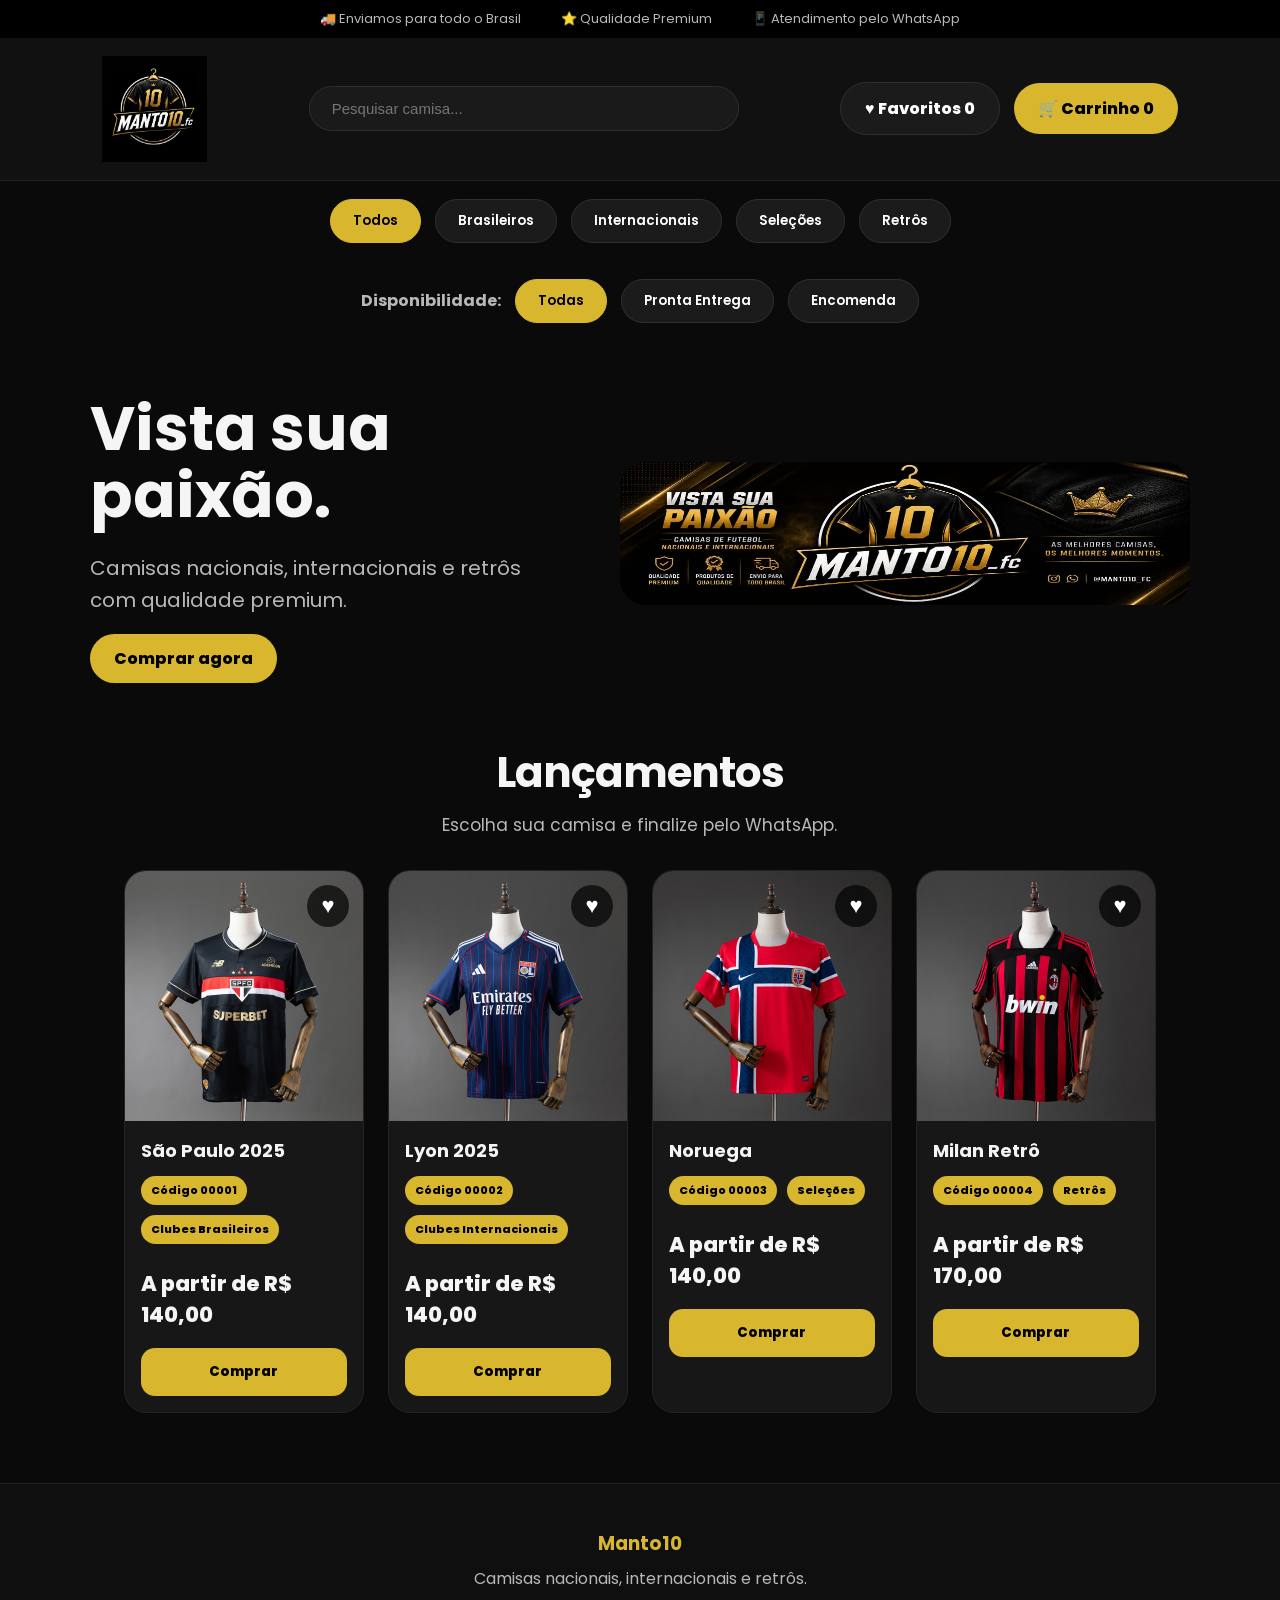
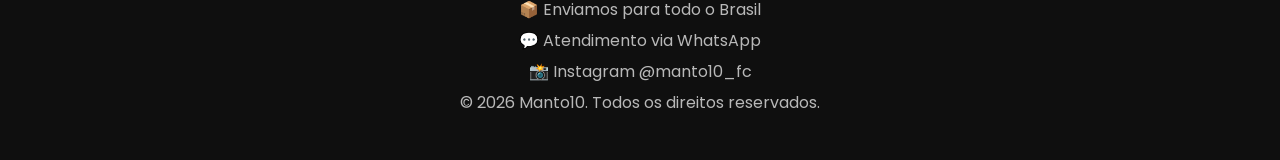
==== index.html @ 604a48e2 "Primeira versão completa da loja Manto10" ====
<!DOCTYPE html>
<html lang="pt-BR">
<head>
  <meta charset="UTF-8" />
  <meta name="viewport" content="width=device-width, initial-scale=1.0" />

  <title>Manto10 | Catálogo Online</title>

  <link rel="stylesheet" href="css/style.css" />
  <link rel="icon" href="img/logo/logo-manto10.jpeg">

  <link rel="preconnect" href="https://fonts.googleapis.com" />
  <link rel="preconnect" href="https://fonts.gstatic.com" crossorigin />
  <link href="https://fonts.googleapis.com/css2?family=Poppins:wght@300;400;500;600;700&display=swap" rel="stylesheet" />
</head>

<body>

  <div class="top-bar">
    <span>🚚 Enviamos para todo o Brasil</span>
    <span>⭐ Qualidade Premium</span>
    <span>📱 Atendimento pelo WhatsApp</span>
  </div>

  <header class="header">
    <div class="logo">
      <img src="img/logo/logo-manto10.jpeg" alt="Manto10" />
    </div>

    <div class="search-box">
      <input type="text" id="searchInput" placeholder="Pesquisar camisa..." />
    </div>

    <div class="header-actions">
  <a href="favoritos.html" class="favorite-link">
    ♥ Favoritos <span id="favCount">0</span>
  </a>

  <a href="carrinho.html" class="cart-button">
    🛒 Carrinho <span id="cartCount">0</span>
  </a>
</div>
  </header>

  <nav class="category-menu">
    <button class="filter-btn active" data-category="todos">Todos</button>
    <button class="filter-btn" data-category="Clubes Brasileiros">Brasileiros</button>
    <button class="filter-btn" data-category="Clubes Internacionais">Internacionais</button>
    <button class="filter-btn" data-category="Seleções">Seleções</button>
    <button class="filter-btn" data-category="Retrôs">Retrôs</button>
  </nav>

  <section class="availability-filter">
    <p>Disponibilidade:</p>

    <button class="availability-btn active" data-disponibilidade="todos">Todas</button>
    <button class="availability-btn" data-disponibilidade="prontaEntrega">Pronta Entrega</button>
    <button class="availability-btn" data-disponibilidade="encomenda">Encomenda</button>
  </section>

  <section class="hero">
    <div class="hero-text">
      <h1>Vista sua paixão.</h1>
      <p>Camisas nacionais, internacionais e retrôs com qualidade premium.</p>
      <a href="#produtos" class="hero-btn">Comprar agora</a>
    </div>

    <div class="hero-banner">
      <img src="img/banner/banner-manto10.jpeg" alt="Banner Manto10" />
    </div>
  </section>

  <section class="products" id="produtos">
    <div class="section-title">
      <h2>Lançamentos</h2>
      <p>Escolha sua camisa e finalize pelo WhatsApp.</p>
    </div>

    <div id="lista-produtos" class="products-grid"></div>
  </section>

<div class="modal" id="produtoModal">
  <div class="modal-content">
    <button class="close-modal" onclick="fecharModal()">×</button>

    <div class="modal-img">

    <img id="modalImagem">

    <div class="miniaturas" id="miniaturas"></div>

</div>

    <div class="modal-info">
      <h2 id="modalNome"></h2>
      <p id="modalCategoria"></p>

      <h3>Disponibilidade</h3>

      <div class="modal-options">
        <button id="btnPronta" onclick="selecionarModalidade('prontaEntrega')">
          ⚡ Pronta Entrega
        </button>

        <button id="btnEncomenda" onclick="selecionarModalidade('encomenda')">
          📦 Encomenda
        </button>
      </div>

      <p class="modal-price" id="modalPreco"></p>

      <h3>Tamanho</h3>
      <div class="sizes" id="modalTamanhos"></div>

<div class="personalizacao-box" id="personalizacaoBox">
  <label>
    <input type="checkbox" id="checkPersonalizacao" onchange="alternarPersonalizacao()">
    Adicionar nome + número (+R$20)
  </label>

  <div id="camposPersonalizacao" class="personalizacao-campos">
    <input type="text" id="nomePersonalizado" placeholder="Nome na camisa">
    <input type="text" id="numeroPersonalizado" placeholder="Número">
  </div>
</div>

      <h3>Quantidade</h3>
      <div class="quantity">
        <button onclick="alterarQuantidade(-1)">-</button>
        <span id="quantidadeProduto">1</span>
        <button onclick="alterarQuantidade(1)">+</button>
      </div>

      <button class="add-cart" onclick="adicionarAoCarrinho()">Adicionar ao carrinho</button>
    </div>
  </div>
</div>
<div id="toast" class="toast">Produto adicionado ao carrinho!</div>
<button id="topBtn" onclick="voltarTopo()">↑</button>
<footer class="footer">
  <h3>Manto10</h3>
  <p>Camisas nacionais, internacionais e retrôs.</p>
  <p>📦 Enviamos para todo o Brasil</p>
  <p>💬 Atendimento via WhatsApp</p>
  <p>📸 Instagram @manto10_fc</p>
  <p>© 2026 Manto10. Todos os direitos reservados.</p>
</footer>
  <script src="js/produtos.js"></script>
  <script src="js/carrinho.js"></script>
  <script src="js/favoritos.js"></script>
  <script src="js/script.js"></script>
  <script src="js/filtros.js"></script>
  <script src="js/pesquisa.js"></script>
  <script src="js/header.js"></script>

</body>
</html>
---- css/style.css ----
*{
  margin:0;
  padding:0;
  box-sizing:border-box;
}

:root{
  --bg:#0a0a0a;
  --header:#111;
  --card:#171717;
  --card2:#202020;
  --gold:#d8b72f;
  --gold2:#f0cc44;
  --text:#f5f5f5;
  --muted:#b8b8b8;
  --border:#2a2a2a;
}

html{
  scroll-behavior:smooth;
}

body{
  background:var(--bg);
  color:var(--text);
  font-family:'Poppins', sans-serif;
}

a{
  color:inherit;
  text-decoration:none;
}

button{
  font-family:inherit;
}

/* HEADER */

.header{
  background:var(--header);
  min-height:105px;
  padding:18px 8%;
  display:flex;
  align-items:center;
  justify-content:space-between;
  gap:24px;
  border-bottom:1px solid #222;
  position:sticky;
  top:0;
  z-index:100;
  transition:.3s;
}

.logo img{
  width:105px;
  display:block;
  transition:.3s;
}

.search-box{
  flex:1;
  display:flex;
  justify-content:center;
}

.search-box input{
  width:430px;
  max-width:100%;
  background:#1a1a1a;
  color:white;
  border:1px solid #2e2e2e;
  border-radius:40px;
  padding:13px 22px;
  outline:none;
  font-size:15px;
}

.search-box input:focus{
  border-color:var(--gold);
}

.header-actions{
  display:flex;
  align-items:center;
  gap:14px;
}

.cart-button,
.favorite-link,
.hero-btn{
  background:var(--gold);
  color:#000;
  border:none;
  padding:13px 24px;
  border-radius:40px;
  font-weight:800;
  cursor:pointer;
  transition:.3s;
}

.favorite-link{
  background:#1b1b1b;
  color:white;
  border:1px solid #303030;
}

.cart-button:hover,
.favorite-link:hover,
.hero-btn:hover{
  background:var(--gold2);
  color:#000;
  transform:translateY(-2px);
}

/* HEADER COMPACTO */

.header.compact{
  min-height:68px;
  padding:8px 8%;
}

.header.compact .logo img{
  width:58px;
}

.header.compact .search-box{
  display:none;
}

.header.compact .cart-button,
.header.compact .favorite-link{
  padding:9px 16px;
  font-size:14px;
}

/* TOP BAR */

.top-bar{
  background:#000;
  color:var(--muted);
  display:flex;
  justify-content:center;
  gap:40px;
  padding:9px 20px;
  font-size:13px;
}

/* FILTROS */

.category-menu,
.availability-filter{
  display:flex;
  justify-content:center;
  align-items:center;
  gap:14px;
  flex-wrap:wrap;
  padding:18px 8%;
}

.availability-filter p{
  color:var(--muted);
  font-weight:700;
}

.filter-btn,
.availability-btn{
  background:#1b1b1b;
  color:white;
  border:1px solid #303030;
  padding:11px 22px;
  border-radius:40px;
  cursor:pointer;
  font-weight:600;
}

.filter-btn.active,
.availability-btn.active,
.filter-btn:hover,
.availability-btn:hover{
  background:var(--gold);
  color:#000;
  border-color:var(--gold);
}

/* HERO */

.hero{
  width:86%;
  margin:55px auto 70px;
  display:grid;
  grid-template-columns:1fr 1.2fr;
  gap:55px;
  align-items:center;
}

.hero-text h1{
  font-size:62px;
  line-height:1.08;
  margin-bottom:22px;
}

.hero-text p{
  color:var(--muted);
  font-size:20px;
  line-height:1.6;
  margin-bottom:30px;
}

.hero-banner img{
  width:100%;
  border-radius:26px;
  display:block;
}

/* SEÇÕES */

.products{
  width:86%;
  margin:55px auto;
}

.section-title{
  text-align:center;
  margin:25px 0 32px;
}

.section-title h2{
  font-size:42px;
  letter-spacing:-1px;
  margin-bottom:8px;
}

.section-title p{
  color:var(--muted);
  font-size:17px;
}

/* GRID */

.products-grid{
  display:grid;
  grid-template-columns:repeat(auto-fill, minmax(260px, 280px));
  justify-content:center;
  gap:32px;
}

.product-card{
  position:relative;
  background:var(--card);
  border:1px solid #242424;
  border-radius:22px;
  overflow:hidden;
  transition:.3s;
}

.product-card:hover{
  transform:translateY(-6px);
  border-color:#444;
}

.product-card img{
  width:100%;
  height:320px;
  object-fit:cover;
  display:block;
}

.product-info{
  padding:22px;
}

.product-info h3{
  font-size:21px;
  margin-bottom:12px;
}

.product-category{
  display:inline-block;
  background:var(--gold);
  color:#000;
  font-size:12px;
  font-weight:800;
  padding:7px 12px;
  border-radius:30px;
  margin:0 6px 10px 0;
}

.price{
  font-size:25px;
  font-weight:800;
  margin:18px 0 22px;
}

.product-info button,
.product-info .hero-btn{
  width:100%;
  display:block;
  text-align:center;
  background:var(--gold);
  color:#000;
  border:none;
  padding:14px;
  border-radius:14px;
  font-weight:800;
  cursor:pointer;
}

/* FAVORITOS */

.favorite-btn{
  position:absolute;
  top:14px;
  right:14px;
  width:42px;
  height:42px;
  border-radius:50%;
  border:none;
  background:rgba(0,0,0,.68);
  color:#fff;
  font-size:22px;
  cursor:pointer;
  z-index:20;
  transition:.3s;
}

.favorite-btn:hover,
.favorite-btn.favorited{
  background:var(--gold);
  color:#000;
}

/* MODAL */

.modal{
  display:none;
  position:fixed;
  inset:0;
  background:rgba(0,0,0,.8);
  z-index:999;
  justify-content:center;
  align-items:center;
  padding:20px;
}

.modal.active{
  display:flex;
}

.modal-content{
  width:920px;
  max-width:100%;
  max-height:90vh;
  overflow-y:auto;
  background:#151515;
  border:1px solid #2c2c2c;
  border-radius:26px;
  padding:28px;
  display:grid;
  grid-template-columns:1fr 1fr;
  gap:34px;
  position:relative;
}

.close-modal{
  position:absolute;
  top:16px;
  right:22px;
  background:none;
  border:none;
  color:white;
  font-size:32px;
  cursor:pointer;
  z-index:5;
}

.modal-img > img{
  width:100%;
  max-height:390px;
  object-fit:cover;
  border-radius:20px;
  display:block;
}

.miniaturas{
  display:flex;
  gap:12px;
  margin-top:14px;
}

.miniaturas img{
  width:72px;
  height:72px;
  object-fit:cover;
  border-radius:12px;
  cursor:pointer;
  border:2px solid transparent;
}

.miniaturas img.active-thumb{
  border-color:var(--gold);
}

.modal-info h2{
  font-size:31px;
  margin-bottom:8px;
}

.modal-info p{
  color:var(--muted);
  margin-bottom:18px;
}

.modal-info h3{
  margin:18px 0 10px;
}

.modal-options,
.sizes{
  display:flex;
  gap:12px;
  flex-wrap:wrap;
}

.modal-options button,
.sizes button{
  background:#202020;
  color:white;
  border:1px solid #333;
  padding:12px 18px;
  border-radius:40px;
  font-weight:700;
  cursor:pointer;
}

.modal-options button.active,
.sizes button.active{
  background:var(--gold);
  color:#000;
}

.modal-price{
  font-size:30px;
  font-weight:800;
  color:var(--gold) !important;
  margin:22px 0;
}

.quantity{
  display:flex;
  align-items:center;
  gap:18px;
}

.quantity button{
  width:42px;
  height:42px;
  border-radius:50%;
  border:none;
  background:var(--gold);
  color:#000;
  font-size:22px;
  font-weight:800;
  cursor:pointer;
}

.add-cart{
  width:100%;
  margin-top:24px;
  background:var(--gold);
  color:#000;
  border:none;
  padding:16px;
  border-radius:14px;
  font-weight:800;
  cursor:pointer;
}

/* PERSONALIZAÇÃO */

.personalizacao-box{
  margin-top:20px;
}

.personalizacao-box label{
  display:flex;
  align-items:center;
  gap:10px;
  font-weight:700;
  cursor:pointer;
}

.personalizacao-box input[type="checkbox"]{
  width:18px;
  height:18px;
  accent-color:var(--gold);
}

.personalizacao-campos{
  display:none;
  flex-direction:column;
  gap:10px;
  margin-top:12px;
}

.personalizacao-campos.active{
  display:flex;
}

.personalizacao-campos input{
  width:100%;
  background:#202020;
  border:1px solid #333;
  color:white;
  padding:13px;
  border-radius:12px;
  outline:none;
}

.personalizacao-campos input:focus{
  border-color:var(--gold);
}

/* PRODUTO.HTML */

.product-detail-container{
  width:88%;
  max-width:1200px;
  margin:45px auto;
}

.product-page{
  display:grid;
  grid-template-columns:1fr 1fr;
  gap:42px;
  align-items:start;
}

.product-gallery img{
  width:100%;
  max-height:520px;
  object-fit:cover;
  border-radius:24px;
  display:block;
}

.product-thumbs{
  display:flex;
  gap:12px;
  margin-top:16px;
}

.product-thumbs img{
  width:78px;
  height:78px;
  object-fit:cover;
  border-radius:12px;
  cursor:pointer;
  border:2px solid transparent;
}

.product-thumbs img.active{
  border-color:var(--gold);
}

.product-info-page h1{
  font-size:36px;
  margin:18px 0 16px;
}

.product-code{
  display:inline-block;
  background:var(--gold);
  color:#000;
  padding:9px 16px;
  border-radius:30px;
  font-weight:800;
}

.product-meta{
  color:var(--muted);
  margin-bottom:8px;
}

.product-price{
  font-size:32px;
  font-weight:800;
  color:var(--gold);
  margin:22px 0;
}

.product-message{
  background:#171717;
  border:1px solid #2c2c2c;
  border-radius:16px;
  padding:16px;
  margin:18px 0;
}

.product-message strong{
  color:var(--gold);
}

/* CARRINHO */

.cart-item{
  display:flex;
  gap:22px;
  background:var(--card);
  padding:20px;
  border-radius:20px;
  border:1px solid #252525;
  margin-bottom:20px;
  align-items:center;
}

.cart-item img{
  width:130px;
  height:130px;
  object-fit:cover;
  border-radius:14px;
}

.cart-info h3{
  margin-bottom:8px;
}

.cart-info p{
  color:var(--muted);
  margin-bottom:5px;
}

.cart-info button,
.cart-summary button{
  background:var(--gold);
  color:#000;
  border:none;
  padding:12px 18px;
  border-radius:12px;
  font-weight:800;
  cursor:pointer;
}

.cart-summary{
  text-align:center;
  margin-top:30px;
}

.cart-summary h2{
  margin-bottom:18px;
}

.clear-cart{
  margin-left:10px;
}

/* TOAST */

.toast{
  position:fixed;
  right:25px;
  bottom:25px;
  background:var(--gold);
  color:#000;
  padding:16px 24px;
  border-radius:14px;
  font-weight:800;
  opacity:0;
  pointer-events:none;
  transition:.3s;
  z-index:1000;
}

.toast.show{
  opacity:1;
  transform:translateY(-8px);
}

/* FOOTER */

.footer{
  background:#0f0f0f;
  text-align:center;
  padding:45px 20px;
  margin-top:70px;
  border-top:1px solid #222;
}

.footer h3{
  color:var(--gold);
  margin-bottom:8px;
}

.footer p{
  color:var(--muted);
  margin-top:6px;
}

/* UTIL */

.hidden{
  display:none !important;
}

/* RESPONSIVO */

@media(max-width:900px){
  .header{
    flex-direction:column;
    gap:16px;
    padding:18px 5%;
  }

  .header-actions{
    flex-wrap:wrap;
    justify-content:center;
  }

  .search-box{
    width:100%;
  }

  .search-box input{
    width:100%;
  }

  .hero{
    grid-template-columns:1fr;
    text-align:center;
    margin-top:40px;
  }

  .hero-text h1{
    font-size:46px;
  }

  .modal-content,
  .product-page{
    grid-template-columns:1fr;
  }

  .cart-item{
    flex-direction:column;
    text-align:center;
  }

  .cart-item img{
    width:100%;
    height:260px;
  }

  .section-title h2{
    font-size:34px;
  }
}
/* ===== AJUSTE DE TAMANHO DOS CARDS E PRODUTO ===== */

.products-grid{
  grid-template-columns:repeat(auto-fill, minmax(220px, 240px));
  gap:24px;
}

.product-card img{
  height:250px;
}

.product-info{
  padding:16px;
}

.product-info h3{
  font-size:18px;
}

.price{
  font-size:21px;
  margin:14px 0 18px;
}

.product-category{
  font-size:11px;
  padding:6px 10px;
}

/* produto.html menor */
.product-detail-container{
  max-width:1050px;
  margin:28px auto;
}

.product-page{
  gap:32px;
}

.product-gallery img{
  max-height:420px;
}

.product-info-page h1{
  font-size:32px;
  margin:12px 0;
}

.product-price{
  font-size:28px;
  margin:16px 0;
}

.product-message{
  padding:13px;
  margin:14px 0;
}

.product-info-page h3{
  margin-top:12px;
}

.product-thumbs img{
  width:66px;
  height:66px;
}
/* ===========================
   MOBILE PREMIUM
=========================== */

@media (max-width:768px){

  .top-bar{
    display:none;
  }

  .header{
    min-height:auto;
    padding:16px 18px;
    flex-direction:column;
    gap:14px;
  }

  .logo img{
    width:82px;
  }

  .search-box{
    width:100%;
  }

  .search-box input{
    width:100%;
    padding:11px 18px;
    font-size:14px;
  }

  .header-actions{
    width:100%;
    justify-content:center;
    gap:10px;
  }

  .favorite-link,
  .cart-button{
    padding:11px 18px;
    font-size:14px;
  }

  .category-menu,
  .availability-filter{
    padding:14px 16px;
    gap:10px;
  }

  .filter-btn,
  .availability-btn{
    padding:10px 16px;
    font-size:14px;
  }

  .hero{
    width:92%;
    margin:28px auto 35px;
    display:block;
    text-align:center;
  }

  .hero-text h1{
    font-size:38px;
    line-height:1.1;
    margin-bottom:14px;
  }

  .hero-text p{
    font-size:16px;
    line-height:1.45;
    margin-bottom:20px;
  }

  .hero-btn{
    padding:12px 24px;
    font-size:15px;
  }

  .hero-banner{
    margin-top:24px;
  }

  .hero-banner img{
    border-radius:16px;
  }

  .products{
    width:94%;
    margin:32px auto;
  }

  .section-title{
    margin:18px 0 24px;
  }

  .section-title h2{
    font-size:34px;
  }

  .section-title p{
    font-size:15px;
  }

  .products-grid{
    grid-template-columns:repeat(2, 1fr);
    gap:14px;
  }

  .product-card{
    border-radius:16px;
  }

  .product-card img{
    height:165px;
  }

  .product-info{
    padding:12px;
  }

  .product-info h3{
    font-size:15px;
    margin-bottom:8px;
  }

  .product-category{
    display:none;
  }

  .price{
    font-size:17px;
    margin:10px 0 12px;
  }

  .product-info button,
  .product-info .hero-btn{
    padding:10px;
    font-size:13px;
    border-radius:11px;
  }

  .favorite-btn{
    width:34px;
    height:34px;
    font-size:18px;
    top:10px;
    right:10px;
  }

  .modal-content{
    grid-template-columns:1fr;
    width:94%;
    padding:20px;
    gap:20px;
  }

  .modal-img > img{
    max-height:300px;
  }

  .modal-info h2{
    font-size:26px;
  }

  .modal-price{
    font-size:26px;
  }

  .product-page{
    grid-template-columns:1fr;
    gap:22px;
  }

  .product-gallery img{
    max-height:330px;
  }

  .product-info-page h1{
    font-size:28px;
  }

  .product-price{
    font-size:26px;
  }
}
#topBtn{
  display:none;
  position:fixed;
  right:20px;
  bottom:25px;
  width:48px;
  height:48px;
  border-radius:50%;
  border:none;
  background:var(--gold);
  color:#000;
  font-size:24px;
  font-weight:800;
  cursor:pointer;
  z-index:999;
}
.share-btn{
  width:100%;
  margin-top:12px;
  background:#202020;
  color:white;
  border:1px solid #333;
  padding:14px;
  border-radius:14px;
  font-weight:800;
  cursor:pointer;
}

.share-btn:hover{
  background:var(--gold);
  color:#000;
}
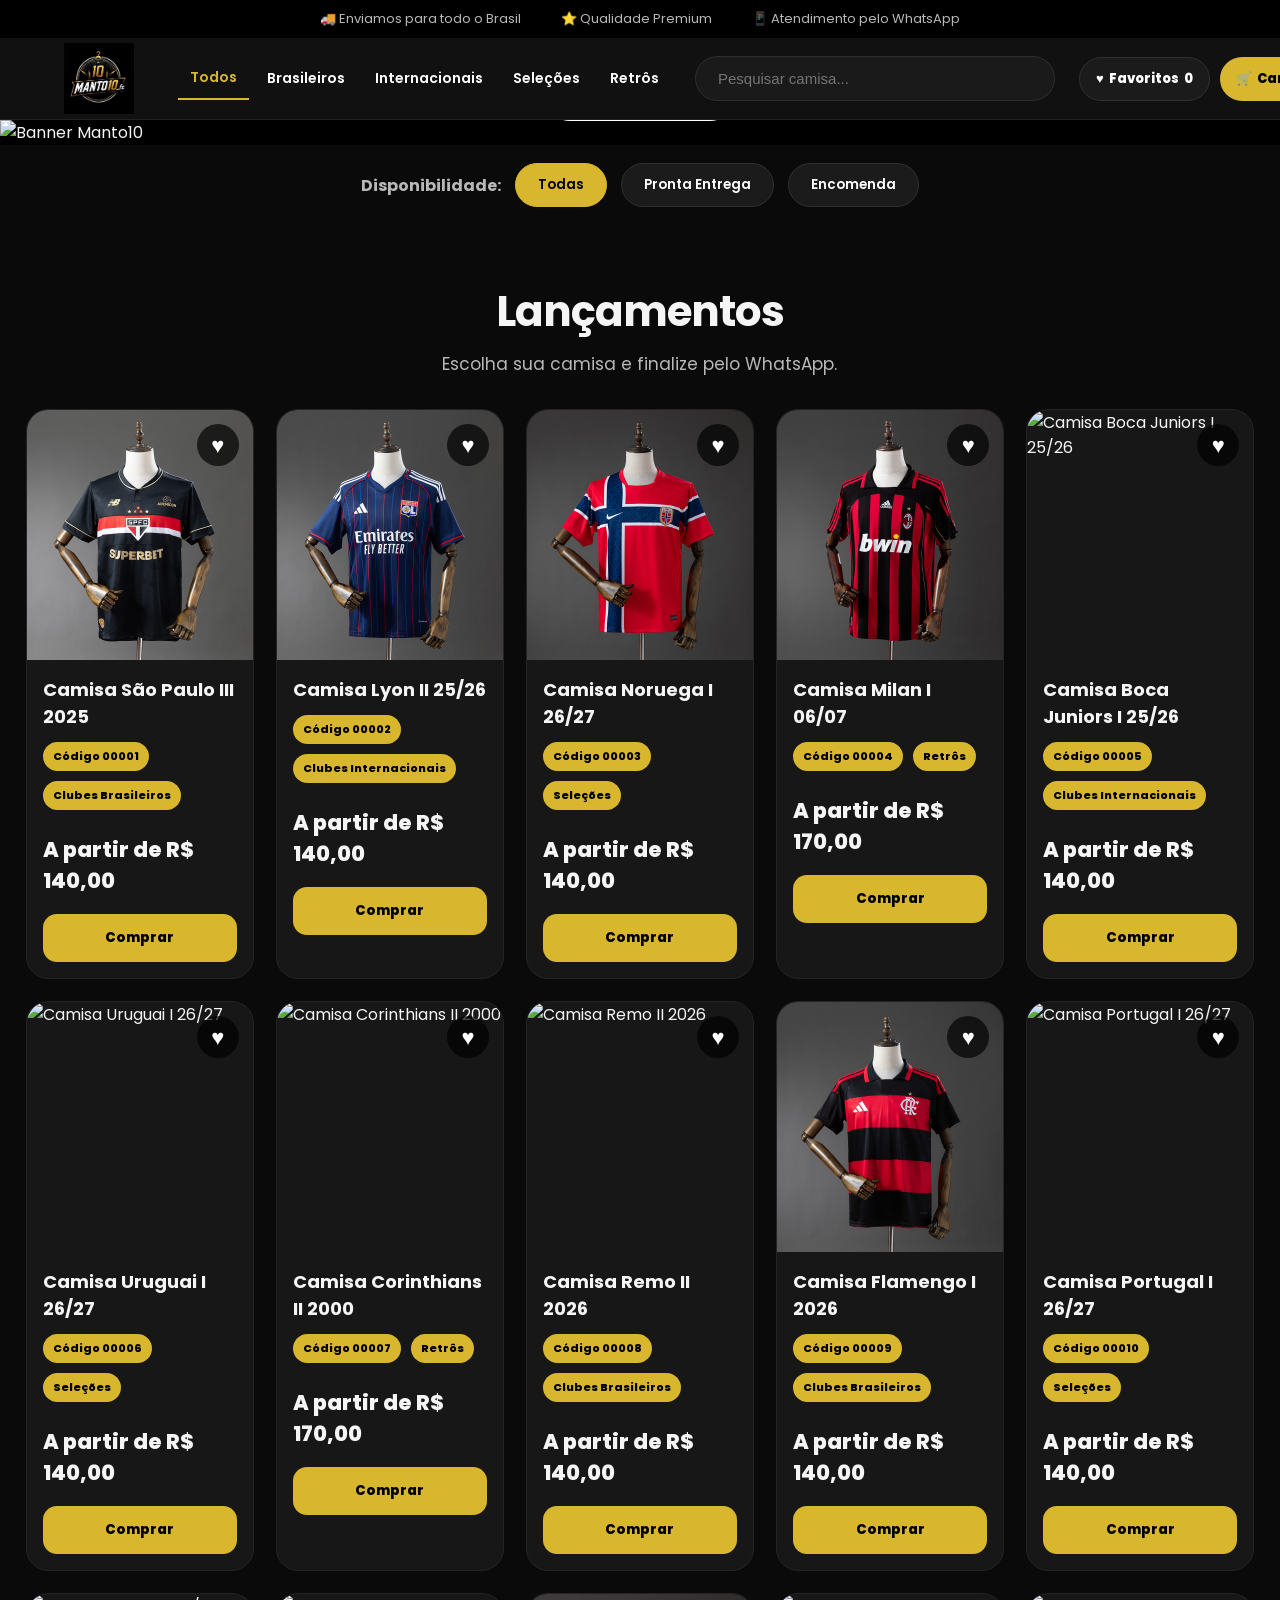
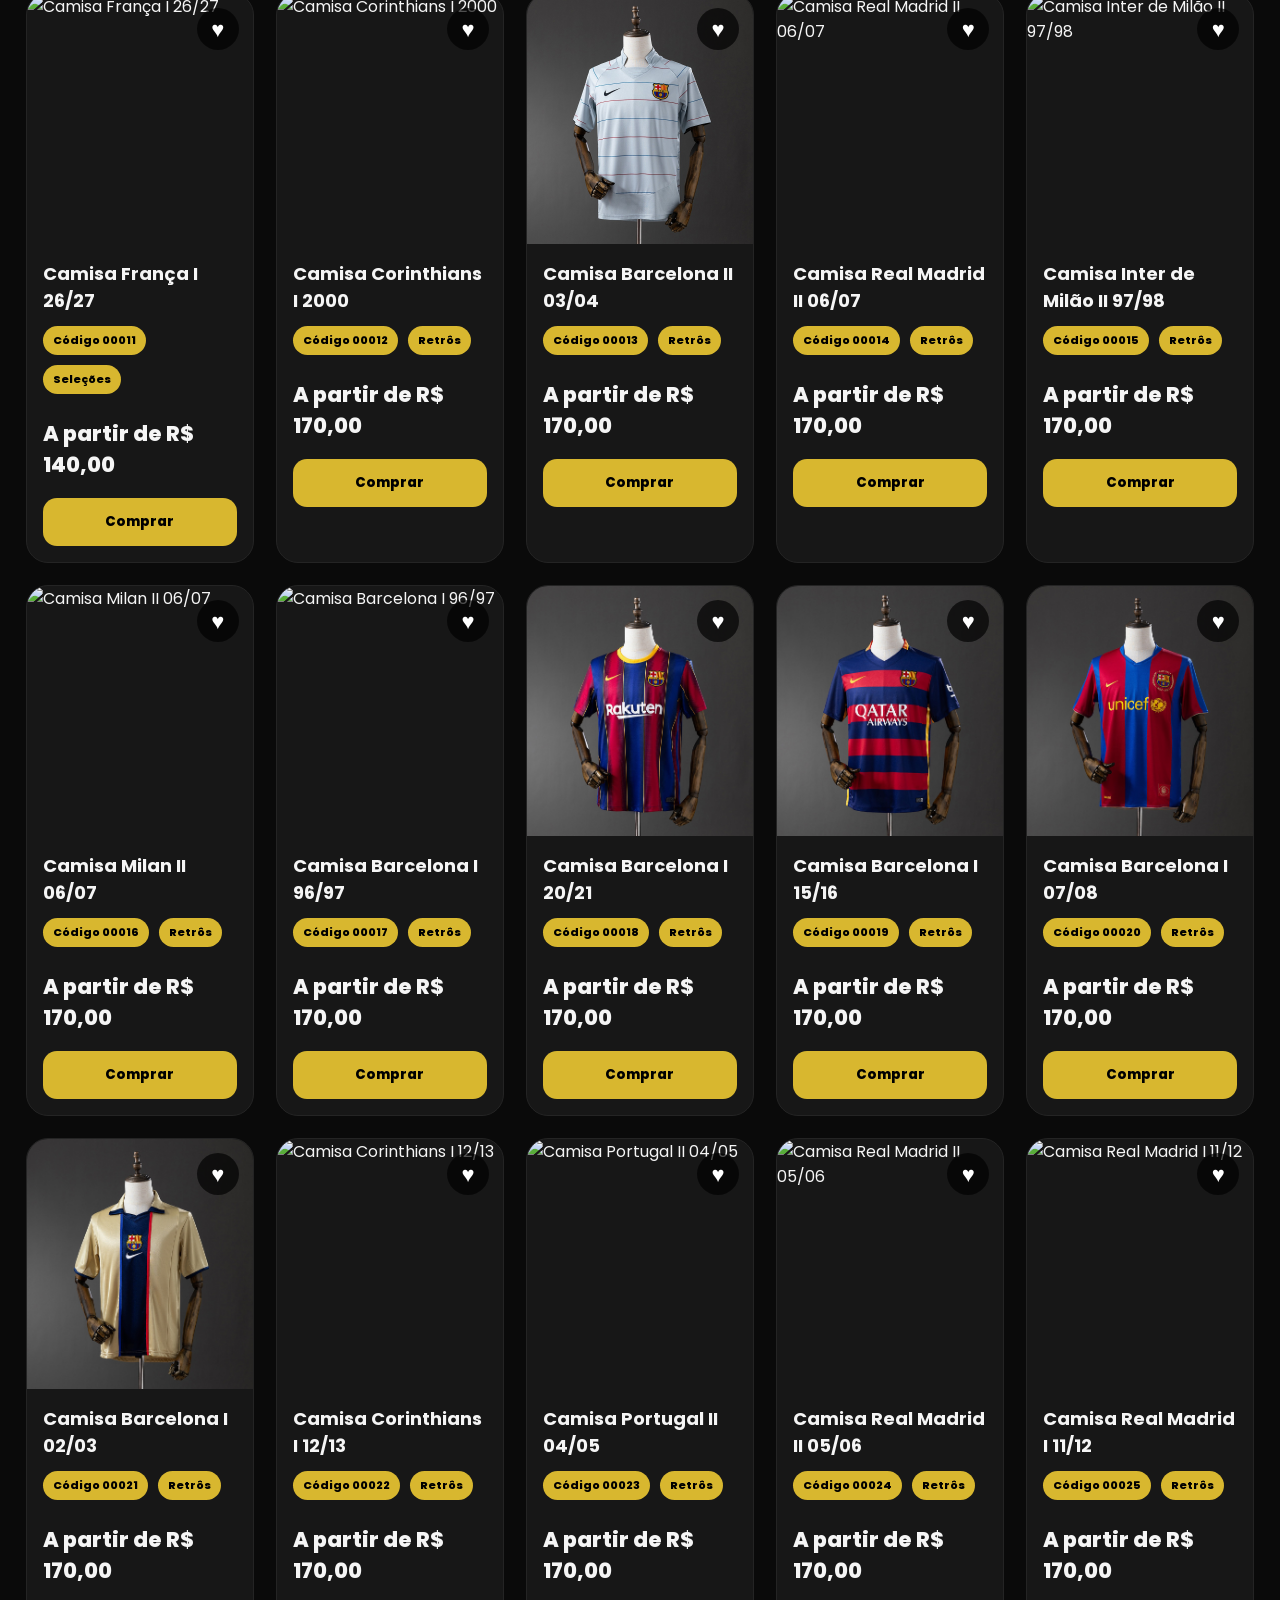
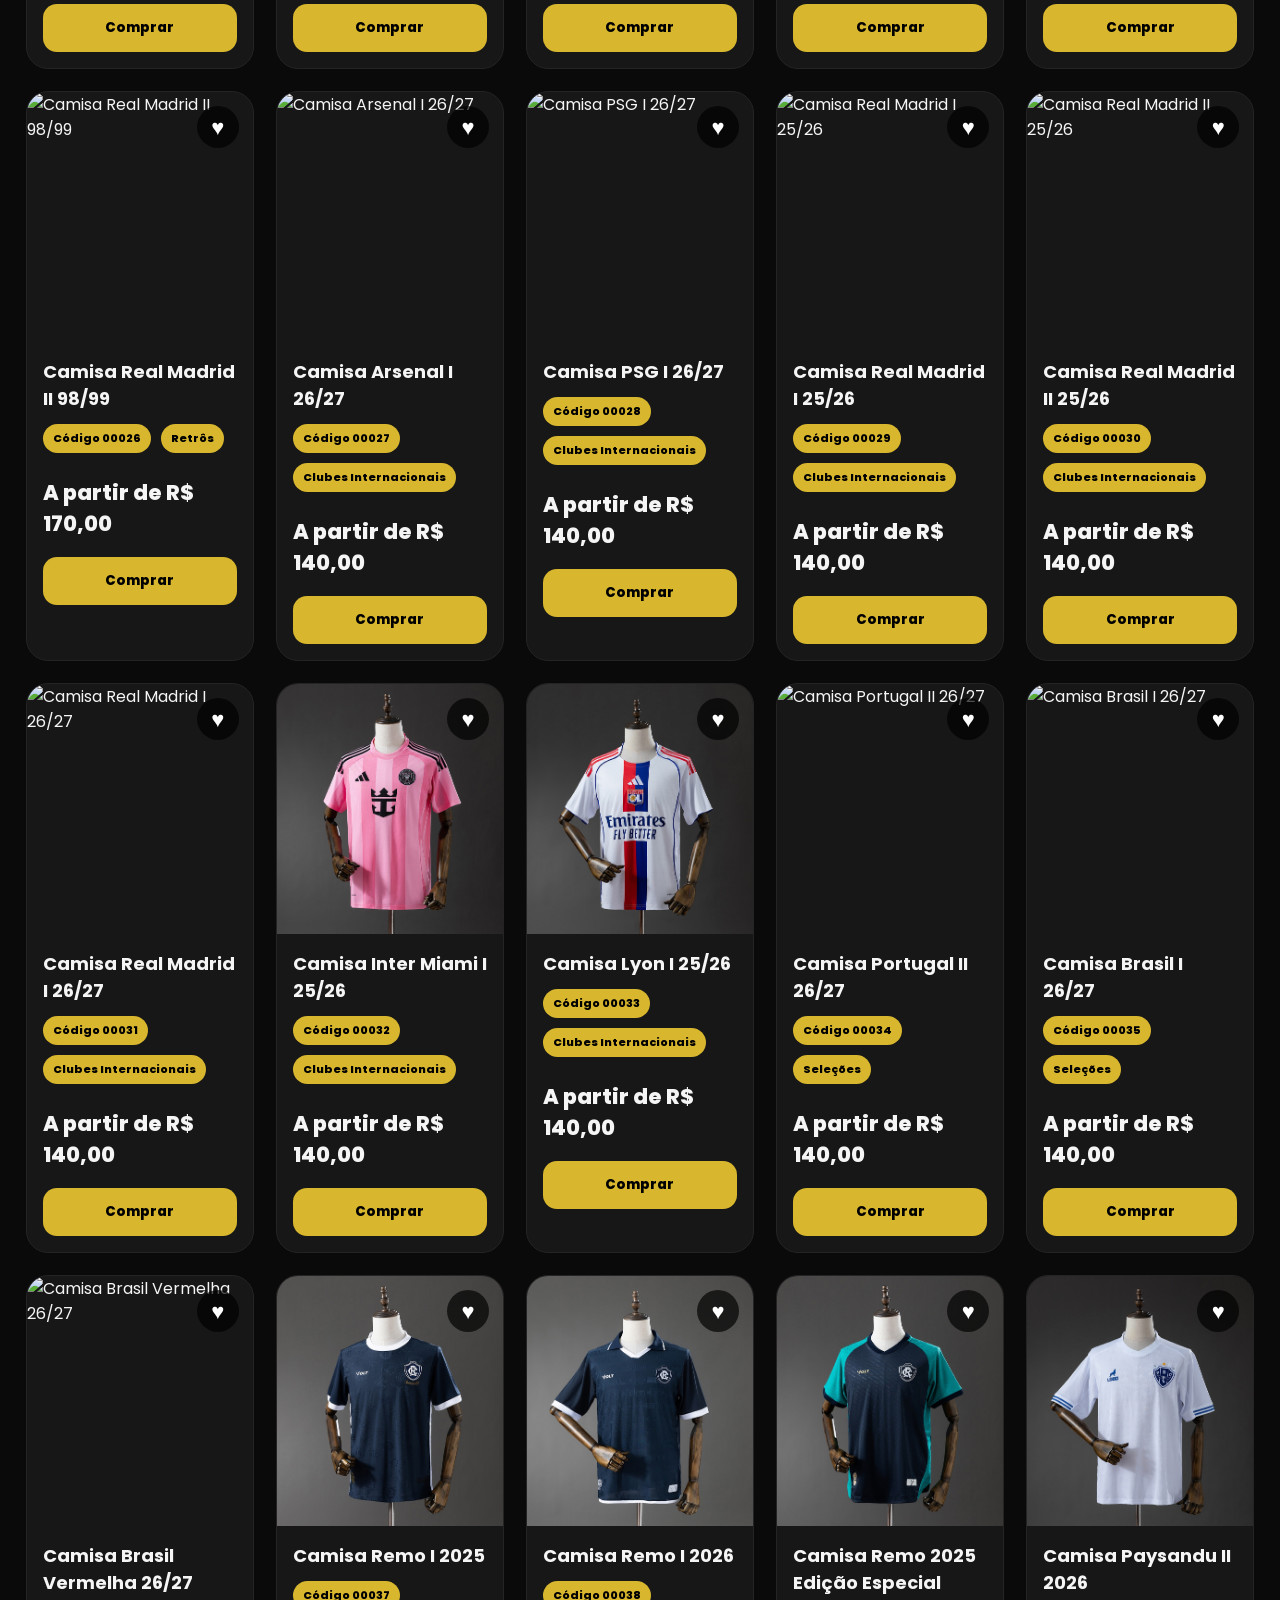
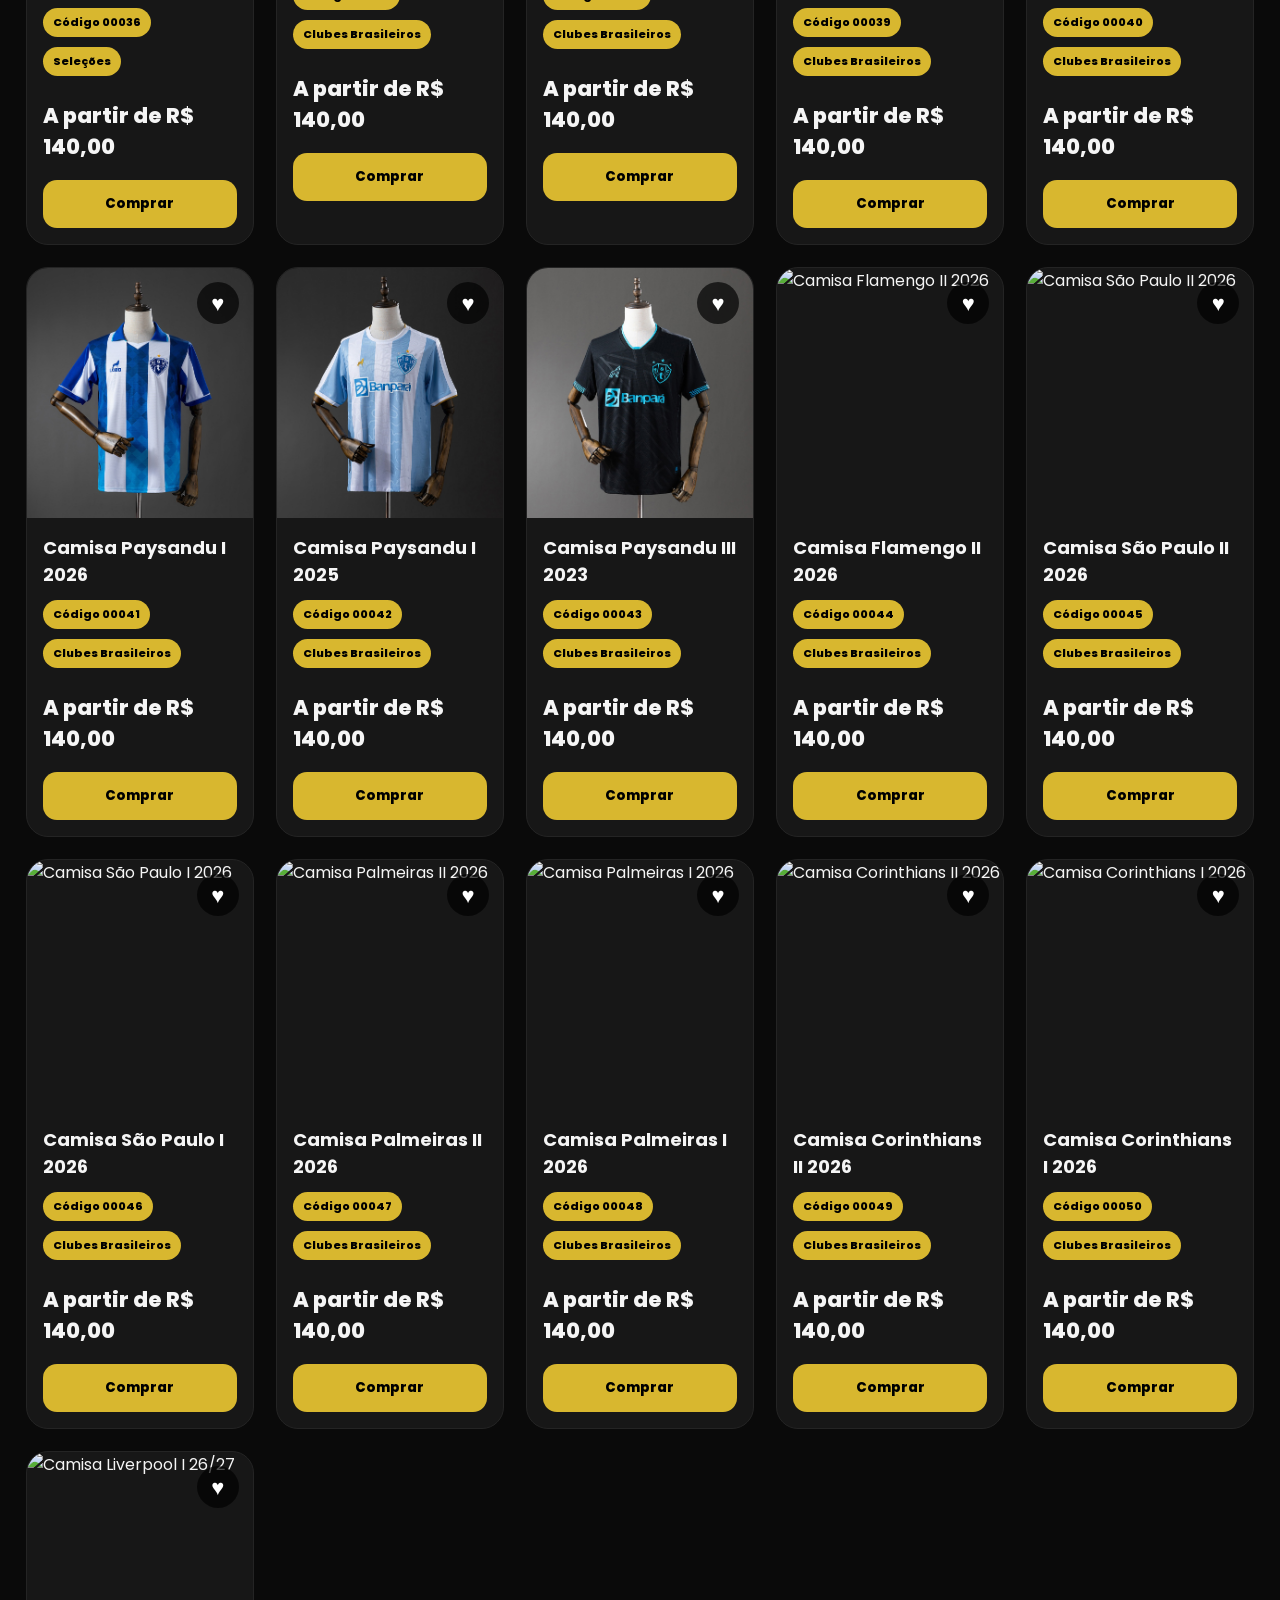
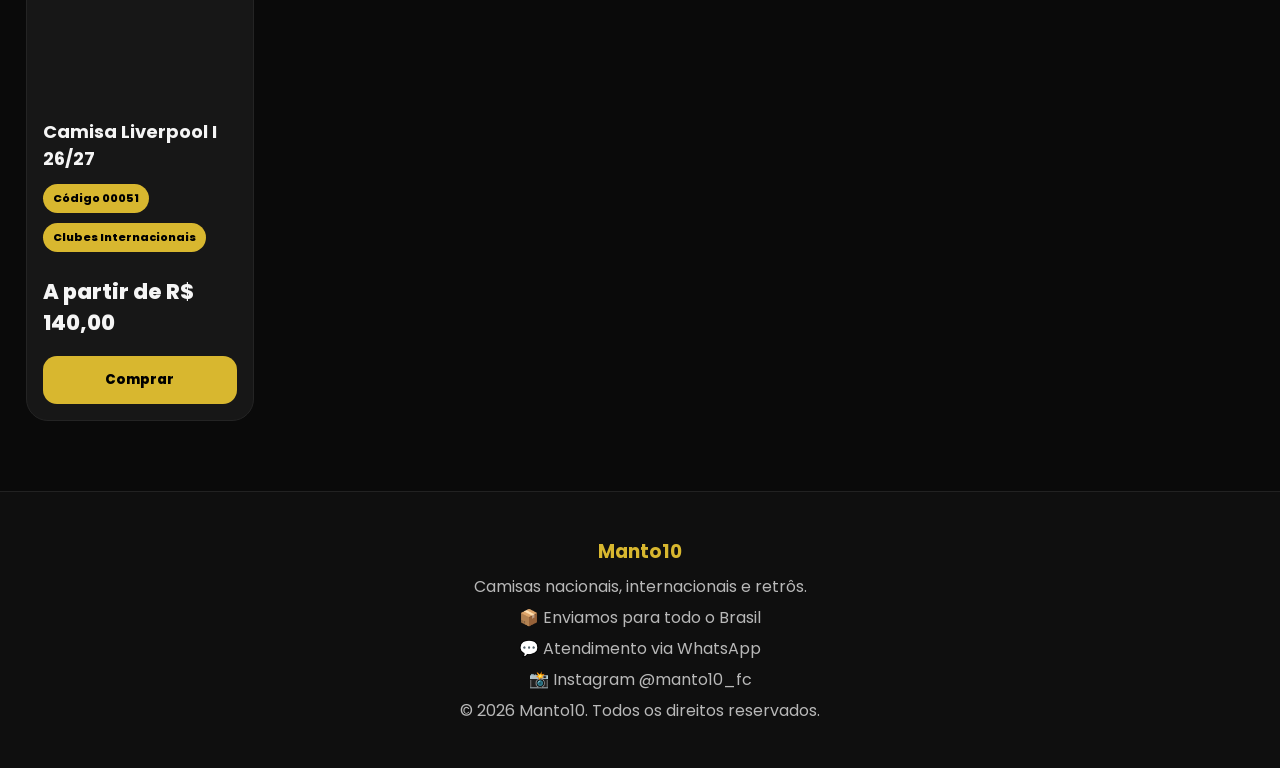
==== commit bbf0a3a0: "Melhorias finais desktop e mobile" ====
--- a/index.html
+++ b/index.html
@@ -27,22 +27,7 @@
       <img src="img/logo/logo-manto10.jpeg" alt="Manto10" />
     </div>
 
-    <div class="search-box">
-      <input type="text" id="searchInput" placeholder="Pesquisar camisa..." />
-    </div>
-
-    <div class="header-actions">
-  <a href="favoritos.html" class="favorite-link">
-    ♥ Favoritos <span id="favCount">0</span>
-  </a>
-
-  <a href="carrinho.html" class="cart-button">
-    🛒 Carrinho <span id="cartCount">0</span>
-  </a>
-</div>
-  </header>
-
-  <nav class="category-menu">
+    <nav class="category-menu">
     <button class="filter-btn active" data-category="todos">Todos</button>
     <button class="filter-btn" data-category="Clubes Brasileiros">Brasileiros</button>
     <button class="filter-btn" data-category="Clubes Internacionais">Internacionais</button>
@@ -50,24 +35,62 @@
     <button class="filter-btn" data-category="Retrôs">Retrôs</button>
   </nav>
 
-  <section class="availability-filter">
+    <div class="search-box">
+      <input type="text" id="searchInput" placeholder="Pesquisar camisa..." />
+    </div>
+
+    <div class="header-actions">
+
+    <a href="favoritos.html" class="favorite-link">
+        <span class="header-icon">♥</span>
+        <span class="header-text">Favoritos</span>
+        <span id="favCount">0</span>
+    </a>
+
+    <a href="carrinho.html" class="cart-button">
+        <span class="header-icon">🛒</span>
+        <span class="header-text">Carrinho</span>
+        <span id="cartCount">0</span>
+    </a>
+
+    <button
+        type="button"
+        class="mobile-menu-button"
+        aria-label="Abrir categorias"
+        onclick="alternarMenuMobile()"
+    >
+        ☰
+    </button>
+</div>
+  </header>
+
+
+  <section class="hero-banner-full">
+
+    <picture>
+
+        <source
+            media="(max-width:768px)"
+            srcset="img/banner/banner-manto10-mobile.webp">
+
+        <img
+            src="img/banner/banner-manto10-desktop.webp"
+            alt="Banner Manto10">
+
+    </picture>
+
+    <a href="#produtos" class="hero-buy-btn">
+        Comprar agora
+    </a>
+
+</section>
+
+<section class="availability-filter">
     <p>Disponibilidade:</p>
 
     <button class="availability-btn active" data-disponibilidade="todos">Todas</button>
     <button class="availability-btn" data-disponibilidade="prontaEntrega">Pronta Entrega</button>
     <button class="availability-btn" data-disponibilidade="encomenda">Encomenda</button>
-  </section>
-
-  <section class="hero">
-    <div class="hero-text">
-      <h1>Vista sua paixão.</h1>
-      <p>Camisas nacionais, internacionais e retrôs com qualidade premium.</p>
-      <a href="#produtos" class="hero-btn">Comprar agora</a>
-    </div>
-
-    <div class="hero-banner">
-      <img src="img/banner/banner-manto10.jpeg" alt="Banner Manto10" />
-    </div>
   </section>
 
   <section class="products" id="produtos">
@@ -152,6 +175,24 @@
   <script src="js/filtros.js"></script>
   <script src="js/pesquisa.js"></script>
   <script src="js/header.js"></script>
+<script>
+  function alternarMenuMobile() {
+    const menu = document.querySelector(".category-menu");
 
+    if (menu) {
+      menu.classList.toggle("mobile-open");
+    }
+  }
+
+  document.querySelectorAll(".category-menu .filter-btn").forEach((botao) => {
+    botao.addEventListener("click", () => {
+      const menu = document.querySelector(".category-menu");
+
+      if (window.innerWidth <= 768 && menu) {
+        menu.classList.remove("mobile-open");
+      }
+    });
+  });
+</script>
 </body>
 </html>
--- a/css/style.css
+++ b/css/style.css
@@ -39,8 +39,8 @@
 
 .header{
   background:var(--header);
-  min-height:105px;
-  padding:18px 8%;
+  min-height:82px;
+  padding:0 5%;
   display:flex;
   align-items:center;
   justify-content:space-between;
@@ -53,7 +53,7 @@
 }
 
 .logo img{
-  width:105px;
+  width:70px;
   display:block;
   transition:.3s;
 }
@@ -113,26 +113,6 @@
   transform:translateY(-2px);
 }
 
-/* HEADER COMPACTO */
-
-.header.compact{
-  min-height:68px;
-  padding:8px 8%;
-}
-
-.header.compact .logo img{
-  width:58px;
-}
-
-.header.compact .search-box{
-  display:none;
-}
-
-.header.compact .cart-button,
-.header.compact .favorite-link{
-  padding:9px 16px;
-  font-size:14px;
-}
 
 /* TOP BAR */
 
@@ -1036,4 +1016,1204 @@
 .share-btn:hover{
   background:var(--gold);
   color:#000;
+}
+.modal-options button.disabled{
+  opacity:.45;
+  cursor:not-allowed;
+}
+.modal-options button.disabled{
+  opacity:.45;
+  cursor:not-allowed;
+}
+.modal-options button.disabled{
+  opacity:.45;
+  cursor:not-allowed;
+}
+/* ===== CABEÇALHO ESTILO NIKE - DESKTOP ===== */
+
+.header {
+  min-height: 82px;
+  padding: 0 5%;
+  display: grid;
+  grid-template-columns: 90px 1fr 360px auto;
+  align-items: center;
+  gap: 24px;
+}
+
+.header .logo {
+  display: flex;
+  align-items: center;
+}
+
+.header .logo img {
+  width: 70px;
+}
+
+.header .category-menu {
+  display: flex;
+  align-items: center;
+  justify-content: center;
+  flex-wrap: nowrap;
+  gap: 6px;
+  padding: 0;
+  margin: 0;
+}
+
+.header .category-menu .filter-btn {
+  background: transparent;
+  border: none;
+  padding: 10px 12px;
+  border-radius: 0;
+  white-space: nowrap;
+  font-size: 14px;
+}
+
+.header .category-menu .filter-btn.active {
+  background: transparent;
+  color: var(--gold);
+  border-bottom: 2px solid var(--gold);
+}
+
+.header .search-box {
+  width: 100%;
+  display: flex;
+  justify-content: center;
+}
+
+.header .search-box input {
+  width: 100%;
+  max-width: 360px;
+}
+
+.header .header-actions {
+  display: flex;
+  align-items: center;
+  flex-wrap: nowrap;
+  gap: 10px;
+}
+
+.header .favorite-link,
+.header .cart-button {
+  width: auto;
+  min-width: 54px;
+  height: 44px;
+  padding: 0 14px;
+  display: inline-flex;
+  align-items: center;
+  justify-content: center;
+  gap: 4px;
+  white-space: nowrap;
+  border-radius: 999px;
+}
+
+.header .favorite-link span,
+.header .cart-button span {
+  font-size: 12px;
+}
+/* ===== BANNER DESKTOP SEM CORTE ===== */
+
+.hero-banner-full {
+  position: relative;
+  width: 100%;
+  overflow: hidden;
+  background: #000;
+}
+
+.hero-banner-full picture {
+  display: block;
+  width: 100%;
+}
+
+.hero-banner-full img {
+  display: block;
+  width: 100%;
+  height: auto;
+  object-fit: contain;
+}
+
+.hero-buy-btn {
+  position: absolute;
+  left: 50%;
+  bottom: 24px;
+  transform: translateX(-50%);
+  z-index: 2;
+
+  background: #fff;
+  color: #111;
+  padding: 13px 28px;
+  border-radius: 999px;
+  font-weight: 700;
+  text-decoration: none;
+}
+
+.hero-buy-btn:hover {
+  background: var(--gold);
+}
+
+@media(max-width:768px){
+
+.hero-banner-full{
+
+    height:calc(100vh - 120px);
+
+    min-height:650px;
+
+}
+
+.hero-buy-btn{
+
+    bottom:28px;
+
+}
+
+}
+.header-icon {
+    display: inline-block;
+    flex-shrink: 0;
+}
+
+.favorite-link,
+.cart-button {
+    display: flex;
+    align-items: center;
+    gap: 5px;
+}
+
+/* Mantém o ícone e o número visíveis */
+.header.compact .header-icon,
+.header.compact #favCount,
+.header.compact #cartCount {
+    display: inline-block;
+}
+/* Cabeçalho permanece igual ao rolar */
+
+.header.compact {
+  min-height: 82px;
+  padding: 0 5%;
+}
+
+.header.compact .logo img {
+  width: 70px;
+}
+
+.header.compact .search-box {
+  display: flex;
+}
+
+.header.compact .cart-button,
+.header.compact .favorite-link {
+  width: auto;
+  min-width: auto;
+  height: 44px;
+  padding: 0 14px;
+  font-size: 13px;
+}
+.top-bar {
+  transition: opacity .25s ease, max-height .25s ease, padding .25s ease;
+  overflow: hidden;
+}
+
+.top-bar.hidden-on-scroll {
+  opacity: 0;
+  max-height: 0;
+  padding-top: 0;
+  padding-bottom: 0;
+}
+/* =========================================
+   CABEÇALHO MOBILE
+========================================= */
+
+@media (max-width: 768px) {
+
+  .header {
+    min-height: 72px;
+    padding: 0 20px;
+    display: grid;
+    grid-template-columns: 58px 1fr;
+    align-items: center;
+    gap: 10px;
+  }
+
+  .header .logo img {
+    width: 54px;
+  }
+
+  .header .category-menu {
+    position: absolute;
+    top: 72px;
+    left: 0;
+    z-index: 150;
+    width: 100%;
+    display: none;
+    flex-direction: column;
+    align-items: stretch;
+    gap: 0;
+    padding: 12px 16px 18px;
+    background: #111;
+    border-top: 1px solid #2a2a2a;
+  }
+
+  .header .category-menu.mobile-open {
+    display: flex;
+  }
+
+  .header .category-menu .filter-btn {
+    width: 100%;
+    padding: 14px 10px;
+    text-align: left;
+    border-radius: 0;
+    border-bottom: 1px solid #252525;
+  }
+
+  .header .category-menu .filter-btn.active {
+    border-left: 3px solid var(--gold);
+    border-bottom: 1px solid #252525;
+  }
+
+  .header .search-box {
+    display: none;
+  }
+
+  .header .header-actions {
+    justify-self: end;
+    display: flex;
+    align-items: center;
+    justify-content: flex-end;
+    gap: 10px;
+    margin-right: 6px;
+}
+
+  .header .favorite-link,
+  .header .cart-button {
+    min-width: 40px;
+    height: 40px;
+    padding: 0 8px;
+    border-radius: 50%;
+  }
+
+  .header .favorite-link span,
+  .header .cart-button span {
+    font-size: 11px;
+  }
+
+  .mobile-search-button,
+  .mobile-menu-button {
+    width: 40px;
+    height: 40px;
+    border: none;
+    border-radius: 50%;
+    background: transparent;
+    color: #fff;
+    font-size: 21px;
+    display: inline-flex;
+    align-items: center;
+    justify-content: center;
+    cursor: pointer;
+  }
+
+  .mobile-search-button:hover,
+  .mobile-menu-button:hover {
+    background: #222;
+  }
+}
+/* ==================================================
+   CORREÇÃO DO CABEÇALHO — DESKTOP E MOBILE
+================================================== */
+
+/* Botões exclusivos do celular ficam escondidos no PC */
+.mobile-search-button,
+.mobile-menu-button {
+    display: none;
+}
+
+/* Área dos botões do cabeçalho */
+.header-actions {
+    display: flex;
+    align-items: center;
+    gap: 10px;
+    flex-shrink: 0;
+}
+
+/* Favoritos e carrinho */
+.favorite-link,
+.cart-button {
+    display: flex;
+    align-items: center;
+    justify-content: center;
+    gap: 4px;
+    white-space: nowrap;
+    text-decoration: none;
+}
+
+/* Ícones inseridos diretamente no HTML */
+.header-icon {
+    display: inline-flex;
+    align-items: center;
+    justify-content: center;
+}
+
+/* Impede qualquer ícone duplicado criado pelo CSS */
+.header .favorite-link::before,
+.header .cart-button::before,
+.header.compact .favorite-link::before,
+.header.compact .cart-button::before {
+    content: none !important;
+    display: none !important;
+}
+
+/* O cabeçalho compacto não deve alterar o conteúdo */
+.header.compact .header-icon,
+.header.compact .header-text,
+.header.compact #favCount,
+.header.compact #cartCount {
+    display: inline-flex;
+}
+
+
+/* ==================================================
+   CELULAR
+================================================== */
+
+@media (max-width: 768px) {
+
+    /* Mostra os botões exclusivos do celular */
+    .mobile-search-button,
+    .mobile-menu-button {
+        display: flex;
+        align-items: center;
+        justify-content: center;
+        border: 0;
+        background: transparent;
+        color: white;
+        cursor: pointer;
+        padding: 6px;
+        font-size: 18px;
+    }
+
+    /* Esconde a pesquisa grande do computador */
+    .search-container,
+    .search-box,
+    .header-search {
+        display: none;
+    }
+
+    /* Esconde inicialmente as categorias */
+    .category-menu {
+        display: none;
+    }
+
+    /* Mostra as categorias quando o menu for aberto */
+    .category-menu.mobile-open {
+        display: flex;
+        position: absolute;
+        top: 100%;
+        left: 0;
+        right: 0;
+        flex-direction: column;
+        align-items: stretch;
+        gap: 0;
+        padding: 10px 16px;
+        background: #111;
+        border-top: 1px solid #333;
+        z-index: 1000;
+    }
+
+    .category-menu.mobile-open .filter-btn {
+        width: 100%;
+        padding: 12px;
+        text-align: left;
+    }
+
+    .header {
+        position: relative;
+    }
+
+    .header-actions {
+        margin-left: auto;
+        gap: 5px;
+    }
+
+    .favorite-link,
+    .cart-button {
+        padding: 8px 9px;
+        font-size: 12px;
+        gap: 3px;
+    }
+
+    .header-icon {
+        font-size: 15px;
+    }
+
+    /* No celular, esconde as palavras para economizar espaço */
+    .header-text {
+        display: none;
+    }
+
+    #favCount,
+    #cartCount {
+        display: inline-block;
+        font-size: 12px;
+    }
+}
+/* =========================================
+   CABEÇALHO FIXO NAS PÁGINAS INTERNAS
+========================================= */
+
+.header,
+.header.compact {
+  min-height: 82px;
+  padding: 0 5%;
+}
+
+.header .search-box,
+.header.compact .search-box {
+  display: flex !important;
+  width: 100%;
+}
+
+.header .search-box input,
+.header.compact .search-box input {
+  width: 100%;
+  max-width: 360px;
+}
+
+.header .header-actions,
+.header.compact .header-actions {
+  display: flex;
+  align-items: center;
+  justify-content: flex-end;
+  flex-wrap: nowrap;
+  gap: 10px;
+}
+
+.header .favorite-link,
+.header .cart-button,
+.header.compact .favorite-link,
+.header.compact .cart-button {
+  width: auto !important;
+  min-width: auto !important;
+  height: 44px !important;
+  padding: 0 16px !important;
+
+  display: inline-flex !important;
+  align-items: center;
+  justify-content: center;
+  gap: 5px;
+
+  font-size: 13px !important;
+  white-space: nowrap;
+  border-radius: 999px;
+}
+
+.header .favorite-link span,
+.header .cart-button span,
+.header.compact .favorite-link span,
+.header.compact .cart-button span {
+  font-size: 13px !important;
+}
+
+.header.compact .logo img {
+  width: 70px;
+}
+/* Cabeçalho específico da página do carrinho */
+body:has(.cart-summary) .header {
+  display: flex;
+  align-items: center;
+  justify-content: space-between;
+}
+
+body:has(.cart-summary) .header-actions {
+  margin-left: auto;
+  display: flex;
+  align-items: center;
+  justify-content: flex-end;
+  gap: 12px;
+}
+/* Cabeçalho específico da página do produto */
+.header-produto {
+  display: flex;
+  align-items: center;
+  justify-content: space-between;
+}
+
+.header-produto .header-actions {
+  margin-left: auto;
+  display: flex;
+  align-items: center;
+  justify-content: flex-end;
+  gap: 12px;
+}
+/* =========================================
+   CORREÇÃO FINAL DO CABEÇALHO MOBILE
+========================================= */
+
+@media (max-width: 768px) {
+
+  .header,
+  .header.compact {
+    position: sticky;
+    top: 0;
+    z-index: 200;
+
+    width: 100%;
+    min-height: 76px !important;
+    padding: 8px 14px !important;
+
+    display: grid !important;
+    grid-template-columns: 62px 1fr !important;
+    align-items: center !important;
+    gap: 8px !important;
+
+    background: #111;
+  }
+
+  /* Logo à esquerda */
+  .header .logo,
+  .header.compact .logo {
+    width: 62px;
+    display: flex;
+    align-items: center;
+    justify-content: flex-start;
+  }
+
+  .header .logo img,
+  .header.compact .logo img {
+    width: 58px !important;
+    height: 58px;
+    object-fit: contain;
+    display: block;
+  }
+
+  /* A pesquisa grande desaparece no celular */
+  .header .search-box,
+  .header.compact .search-box {
+    display: none !important;
+  }
+
+  /* Todos os ícones ficam juntos no canto direito */
+  .header .header-actions,
+  .header.compact .header-actions {
+    grid-column: 2 !important;
+    width: auto !important;
+    margin: 0 0 0 auto !important;
+
+    display: flex !important;
+    flex-direction: row !important;
+    align-items: center !important;
+    justify-content: flex-end !important;
+    flex-wrap: nowrap !important;
+
+    gap: 7px !important;
+  }
+
+  /* Lupa e menu */
+  .mobile-search-button,
+  .mobile-menu-button {
+    flex: 0 0 42px;
+    width: 42px !important;
+    height: 42px !important;
+    padding: 0 !important;
+
+    display: inline-flex !important;
+    align-items: center;
+    justify-content: center;
+
+    border: 0;
+    border-radius: 50%;
+    background: #1b1b1b;
+    color: #fff;
+    font-size: 20px;
+  }
+
+  /* Favoritos e carrinho redondos */
+  .header .favorite-link,
+  .header .cart-button,
+  .header.compact .favorite-link,
+  .header.compact .cart-button {
+    flex: 0 0 44px !important;
+    width: 44px !important;
+    min-width: 44px !important;
+    height: 44px !important;
+    padding: 0 !important;
+
+    display: inline-flex !important;
+    align-items: center;
+    justify-content: center;
+    gap: 2px;
+
+    overflow: hidden;
+    border-radius: 50% !important;
+    white-space: nowrap;
+
+    font-size: 0 !important;
+  }
+
+  /* Um único coração */
+  .header .favorite-link::before,
+  .header.compact .favorite-link::before {
+    content: "♥";
+    font-size: 17px;
+    line-height: 1;
+  }
+
+  /* Um único carrinho */
+  .header .cart-button::before,
+  .header.compact .cart-button::before {
+    content: "🛒";
+    font-size: 16px;
+    line-height: 1;
+  }
+
+  /* Números dos contadores */
+  .header .favorite-link span,
+  .header .cart-button span,
+  .header.compact .favorite-link span,
+  .header.compact .cart-button span {
+    font-size: 11px !important;
+    line-height: 1;
+  }
+
+  /* Menu de categorias aberto */
+  .header .category-menu {
+    position: absolute !important;
+    top: 76px !important;
+    left: 0 !important;
+    z-index: 210;
+
+    width: 100% !important;
+    margin: 0 !important;
+    padding: 12px 16px 18px !important;
+
+    display: none !important;
+    flex-direction: column !important;
+    align-items: stretch !important;
+
+    background: #111;
+    border-top: 1px solid #292929;
+  }
+
+  .header .category-menu.mobile-open {
+    display: flex !important;
+  }
+
+  .header .category-menu .filter-btn {
+    width: 100% !important;
+    padding: 14px 12px !important;
+    text-align: left !important;
+    border-bottom: 1px solid #292929 !important;
+  }
+}
+@media (max-width: 768px) {
+
+  .header,
+  .header.compact {
+    width: 100%;
+    min-height: 76px !important;
+    padding: 8px 12px !important;
+
+    display: grid !important;
+    grid-template-columns: 58px minmax(0, 1fr) auto !important;
+    align-items: center !important;
+    gap: 8px !important;
+  }
+
+  .header .logo,
+  .header.compact .logo {
+    width: 58px;
+  }
+
+  .header .logo img,
+  .header.compact .logo img {
+    width: 54px !important;
+    height: 54px;
+    object-fit: contain;
+  }
+
+  /* Barra de pesquisa visível no mobile */
+  .header .search-box,
+  .header.compact .search-box {
+    display: flex !important;
+    width: 100% !important;
+    min-width: 0 !important;
+    justify-content: stretch !important;
+  }
+
+  .header .search-box input,
+  .header.compact .search-box input {
+    width: 100% !important;
+    min-width: 0 !important;
+    height: 42px !important;
+    padding: 0 14px !important;
+
+    border-radius: 999px !important;
+    font-size: 13px !important;
+  }
+
+  .header .header-actions,
+  .header.compact .header-actions {
+    width: auto !important;
+    margin: 0 !important;
+
+    display: flex !important;
+    align-items: center !important;
+    justify-content: flex-end !important;
+    flex-wrap: nowrap !important;
+
+    gap: 5px !important;
+  }
+
+  .header .favorite-link,
+  .header .cart-button,
+  .header.compact .favorite-link,
+  .header.compact .cart-button {
+    flex: 0 0 39px !important;
+    width: 39px !important;
+    min-width: 39px !important;
+    height: 39px !important;
+    padding: 0 !important;
+
+    display: inline-flex !important;
+    align-items: center;
+    justify-content: center;
+    gap: 2px !important;
+
+    border-radius: 50% !important;
+    overflow: hidden;
+  }
+
+  .header .header-text,
+  .header.compact .header-text {
+    display: none !important;
+  }
+
+  .header .header-icon,
+  .header.compact .header-icon {
+    display: inline !important;
+    font-size: 14px !important;
+    line-height: 1;
+  }
+
+  .header #favCount,
+  .header #cartCount,
+  .header.compact #favCount,
+  .header.compact #cartCount {
+    display: inline !important;
+    font-size: 10px !important;
+    line-height: 1;
+  }
+
+  .mobile-menu-button {
+    flex: 0 0 39px;
+    width: 39px !important;
+    height: 39px !important;
+    padding: 0 !important;
+
+    display: inline-flex !important;
+    align-items: center;
+    justify-content: center;
+
+    border: 0;
+    border-radius: 50%;
+    background: #1b1b1b;
+    color: #fff;
+    font-size: 19px;
+  }
+
+  /* Garante que a lupa antiga não apareça */
+  .mobile-search-button {
+    display: none !important;
+  }
+
+  .header .category-menu {
+    position: absolute !important;
+    top: 76px !important;
+    left: 0 !important;
+    z-index: 210;
+
+    width: 100% !important;
+    margin: 0 !important;
+    padding: 12px 16px 18px !important;
+
+    display: none !important;
+    flex-direction: column !important;
+    align-items: stretch !important;
+
+    background: #111;
+    border-top: 1px solid #292929;
+  }
+
+  .header .category-menu.mobile-open {
+    display: flex !important;
+  }
+}
+@media (max-width: 768px) {
+
+  .header,
+  .header.compact {
+    min-height: 66px !important;
+    padding: 6px 8px !important;
+
+    display: grid !important;
+    grid-template-columns: 46px minmax(0, 1fr) auto !important;
+    align-items: center !important;
+    gap: 5px !important;
+  }
+
+  .header .logo,
+  .header.compact .logo {
+    width: 46px !important;
+  }
+
+  .header .logo img,
+  .header.compact .logo img {
+    width: 44px !important;
+    height: 44px !important;
+    object-fit: contain;
+  }
+
+  .header .search-box,
+  .header.compact .search-box {
+    display: flex !important;
+    width: 100% !important;
+    min-width: 0 !important;
+  }
+
+  .header .search-box input,
+  .header.compact .search-box input {
+    width: 100% !important;
+    min-width: 0 !important;
+    height: 38px !important;
+    padding: 0 11px !important;
+    font-size: 12px !important;
+  }
+
+  .header .header-actions,
+  .header.compact .header-actions {
+    grid-column: 3 !important;
+    width: auto !important;
+    margin: 0 !important;
+
+    display: flex !important;
+    flex-direction: row !important;
+    align-items: center !important;
+    justify-content: flex-end !important;
+    flex-wrap: nowrap !important;
+
+    gap: 3px !important;
+  }
+
+  .header .favorite-link,
+  .header .cart-button,
+  .header.compact .favorite-link,
+  .header.compact .cart-button,
+  .mobile-menu-button {
+    flex: 0 0 34px !important;
+    width: 34px !important;
+    min-width: 34px !important;
+    height: 34px !important;
+    padding: 0 !important;
+    border-radius: 50% !important;
+  }
+
+  .header .header-icon,
+  .header.compact .header-icon {
+    font-size: 12px !important;
+  }
+
+  .header #favCount,
+  .header #cartCount,
+  .header.compact #favCount,
+  .header.compact #cartCount {
+    font-size: 9px !important;
+  }
+
+  .mobile-menu-button {
+    font-size: 17px !important;
+  }
+
+  .header .category-menu {
+    top: 66px !important;
+  }
+}
+@media (max-width: 768px) {
+  .header .header-text,
+  .header.compact .header-text {
+    display: none !important;
+  }
+
+  .header .header-icon,
+  .header.compact .header-icon {
+    display: inline-flex !important;
+    align-items: center;
+    justify-content: center;
+    font-size: 14px !important;
+    line-height: 1;
+  }
+
+  .header #favCount,
+  .header #cartCount,
+  .header.compact #favCount,
+  .header.compact #cartCount {
+    display: inline !important;
+    font-size: 10px !important;
+    line-height: 1;
+  }
+}
+/* Cabeçalho mobile da página do produto */
+@media (max-width: 768px) {
+
+  .header-produto .logo,
+.header-produto.compact .logo{
+    grid-column:1;
+    margin:0 !important;
+}
+
+.header-produto .logo img,
+.header-produto.compact .logo img{
+    width:48px !important;
+    height:48px !important;
+}
+
+  .header-produto,
+.header-produto.compact {
+    display: grid !important;
+    grid-template-columns: auto 1fr auto !important;
+    align-items: center !important;
+    gap: 10px !important;
+
+    min-height: 72px !important;
+    padding: 8px 14px !important;
+}
+
+  .header-produto .logo,
+  .header-produto.compact .logo {
+    flex: 0 0 auto !important;
+  }
+
+  .header-produto .logo img,
+  .header-produto.compact .logo img {
+    width: 54px !important;
+    height: 54px !important;
+    object-fit: contain;
+  }
+
+  .header-produto .header-actions,
+.header-produto.compact .header-actions {
+    grid-column: 3;
+
+    display: flex !important;
+    align-items: center !important;
+    justify-content: flex-end !important;
+    flex-wrap: nowrap !important;
+
+    width: auto !important;
+    margin: 0 !important;
+    gap: 8px !important;
+}
+
+  .header-produto .favorite-link,
+  .header-produto .cart-button,
+  .header-produto.compact .favorite-link,
+  .header-produto.compact .cart-button {
+    width: auto !important;
+    min-width: auto !important;
+    height: 42px !important;
+    padding: 0 11px !important;
+
+    display: inline-flex !important;
+    align-items: center !important;
+    justify-content: center !important;
+    gap: 4px !important;
+
+    border-radius: 999px !important;
+    overflow: visible !important;
+    white-space: nowrap !important;
+  }
+
+  .header-produto .header-text,
+  .header-produto.compact .header-text {
+    display: inline !important;
+    font-size: 11px !important;
+    font-weight: 700;
+  }
+
+  .header-produto .header-icon,
+  .header-produto.compact .header-icon {
+    display: inline-flex !important;
+    font-size: 13px !important;
+  }
+
+  .header-produto #favCount,
+  .header-produto #cartCount,
+  .header-produto.compact #favCount,
+  .header-produto.compact #cartCount {
+    display: inline !important;
+    font-size: 10px !important;
+  }
+}
+@media (max-width: 768px) {
+  .header-carrinho {
+    display: flex !important;
+    align-items: center !important;
+    justify-content: space-between !important;
+    padding: 8px 14px !important;
+  }
+
+  .header-carrinho .logo {
+    margin-right: auto !important;
+  }
+
+  .header-carrinho .header-actions {
+    margin-left: auto !important;
+    display: flex !important;
+    align-items: center !important;
+    gap: 8px !important;
+  }
+
+  .header-carrinho .favorite-link {
+    width: auto !important;
+    min-width: auto !important;
+    height: 42px !important;
+    padding: 0 12px !important;
+    display: inline-flex !important;
+    align-items: center !important;
+    gap: 4px !important;
+    border-radius: 999px !important;
+    overflow: visible !important;
+    font-size: 12px !important;
+  }
+
+  .header-carrinho .favorite-link .header-icon,
+  .header-carrinho .favorite-link .header-text,
+  .header-carrinho .favorite-link #favCount {
+    display: inline !important;
+  }
+
+  .header-carrinho .favorite-link .header-icon {
+    font-size: 14px !important;
+  }
+
+  .header-carrinho .favorite-link .header-text {
+    font-size: 12px !important;
+    font-weight: 700;
+  }
+
+  .header-carrinho .favorite-link #favCount {
+    font-size: 11px !important;
+  }
+}
+/* Cabeçalho mobile do carrinho em uma única linha */
+@media (max-width: 768px) {
+
+  .header-carrinho,
+  .header-carrinho.compact {
+    width: 100%;
+    min-height: 72px !important;
+    padding: 8px 12px !important;
+
+    display: grid !important;
+    grid-template-columns: 54px minmax(0, 1fr) !important;
+    align-items: center !important;
+    gap: 8px !important;
+  }
+
+  .header-carrinho .logo,
+  .header-carrinho.compact .logo {
+    grid-column: 1 !important;
+    width: 54px !important;
+    margin: 0 !important;
+    justify-self: start !important;
+  }
+
+  .header-carrinho .logo img,
+  .header-carrinho.compact .logo img {
+    width: 50px !important;
+    height: 50px !important;
+    object-fit: contain;
+    display: block;
+  }
+
+  .header-carrinho .header-actions,
+  .header-carrinho.compact .header-actions {
+    grid-column: 2 !important;
+    width: auto !important;
+    margin: 0 0 0 auto !important;
+
+    display: flex !important;
+    flex-direction: row !important;
+    align-items: center !important;
+    justify-content: flex-end !important;
+    flex-wrap: nowrap !important;
+
+    gap: 7px !important;
+  }
+
+  .header-carrinho .favorite-link,
+  .header-carrinho.compact .favorite-link {
+    width: auto !important;
+    min-width: auto !important;
+    height: 40px !important;
+    padding: 0 10px !important;
+
+    display: inline-flex !important;
+    align-items: center !important;
+    justify-content: center !important;
+    gap: 4px !important;
+
+    border-radius: 999px !important;
+    overflow: visible !important;
+    white-space: nowrap !important;
+  }
+
+  .header-carrinho .favorite-link .header-icon,
+  .header-carrinho .favorite-link .header-text,
+  .header-carrinho .favorite-link #favCount {
+    display: inline !important;
+  }
+
+  .header-carrinho .favorite-link .header-icon {
+    font-size: 13px !important;
+  }
+
+  .header-carrinho .favorite-link .header-text {
+    font-size: 11px !important;
+    font-weight: 700;
+  }
+
+  .header-carrinho .favorite-link #favCount {
+    font-size: 10px !important;
+  }
+
+  .header-carrinho .hero-btn,
+  .header-carrinho.compact .hero-btn {
+    width: auto !important;
+    min-width: auto !important;
+    height: 40px !important;
+    padding: 0 14px !important;
+
+    display: inline-flex !important;
+    align-items: center !important;
+    justify-content: center !important;
+
+    font-size: 12px !important;
+    white-space: nowrap !important;
+  }
+}
+/* 5 produtos por linha no desktop */
+@media (min-width: 1100px) {
+  .products {
+    width: 96%;
+    max-width: 1600px;
+    margin-left: auto;
+    margin-right: auto;
+  }
+
+  .products-grid {
+    grid-template-columns: repeat(5, minmax(0, 1fr));
+    gap: 22px;
+  }
+
+  .product-card {
+    width: 100%;
+  }
 }
